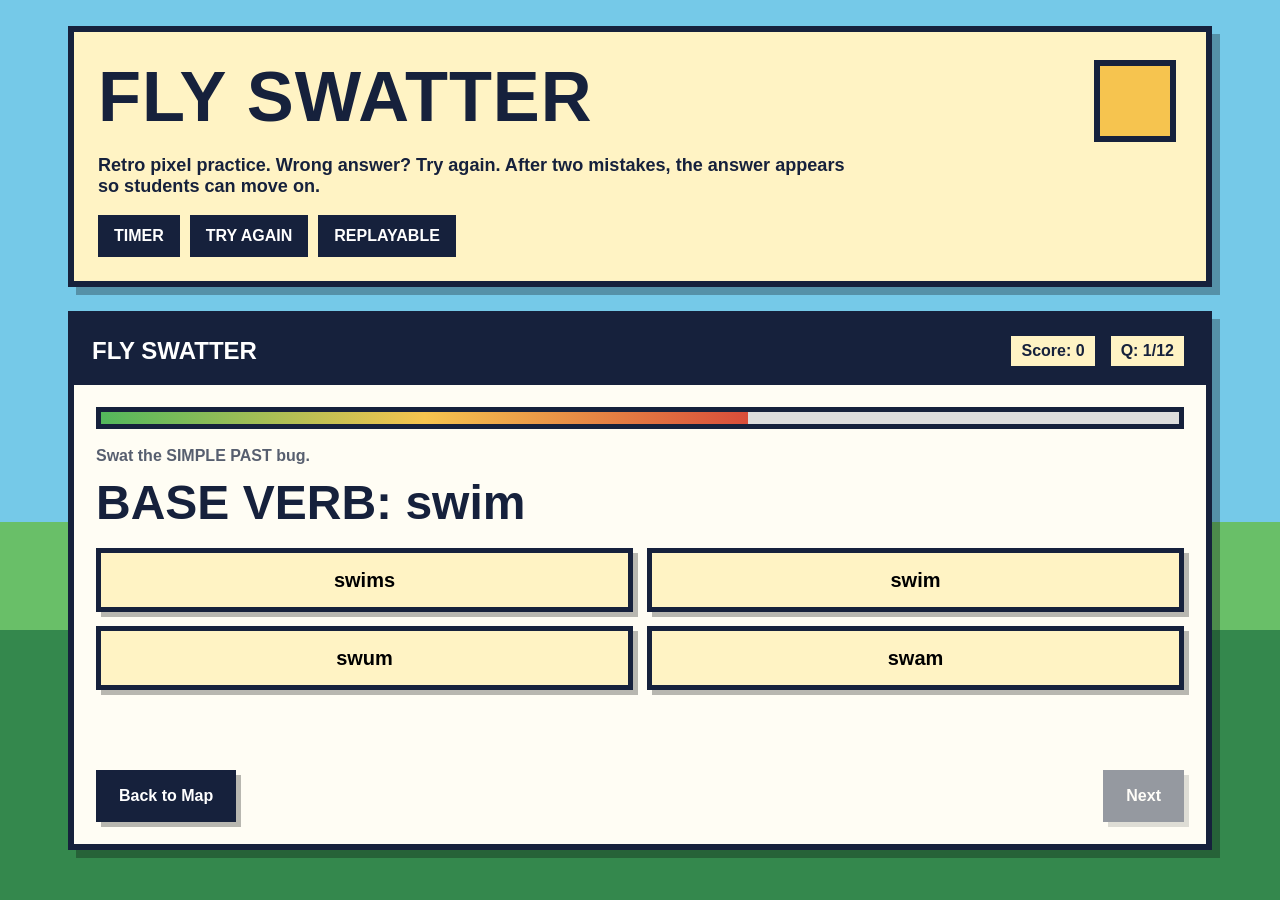
==== fly_swatter.html @ 78256e38 "Add files via upload" ====
<!DOCTYPE html><html><head><meta charset="UTF-8"><meta name="viewport" content="width=device-width,initial-scale=1"><title>Fly Swatter</title><link rel="stylesheet" href="style.css"></head><body onload="start('fly')"><div class="page"><section class="hero"><h1>Fly Swatter</h1><p>Retro pixel practice. Wrong answer? Try again. After two mistakes, the answer appears so students can move on.</p><div class="badges"><div class="badge">TIMER</div><div class="badge">TRY AGAIN</div><div class="badge">REPLAYABLE</div></div></section><section class="game"><div class="top"><h2>Fly Swatter</h2><div class="stats"><div class="stat">Score: <span id="score">0</span></div><div class="stat">Q: <span id="qnum">1</span>/<span id="total">10</span></div></div></div><div class="body"><div class="bar"><div class="fill" id="fill"></div></div><div class="inst" id="inst"></div><div class="q" id="q"></div><div class="choices" id="choices"></div><div class="build" id="build"><div class="slots" id="slots"></div><div class="letters" id="letters"></div><div class="controls"><button class="btn" onclick="undo()">Undo Last Letter</button><button class="btn" onclick="clearLetters()">Clear All</button><button class="btn" onclick="checkBuild()">Check</button></div></div><div class="feedback" id="fb"></div><div class="controls"><button class="btn" onclick="back()">Back to Map</button><button class="btn" id="next" onclick="nextQ()" disabled>Next</button></div></div></section></div><script src="verbs.js"></script><script src="game.js"></script></body></html>
---- style.css ----
:root{--sky:#75c9e8;--dark:#16213c;--cream:#fff3c4;--yellow:#f6c44f;--orange:#e86c3d;--green:#52a75b;--red:#d94d3a;--white:#fffdf4;--shadow:rgba(0,0,0,.28)}
*{box-sizing:border-box}body{margin:0;min-height:100vh;font-family:"Trebuchet MS","Century Gothic",Arial,sans-serif;color:var(--dark);background:linear-gradient(var(--sky) 0 58%,#69bf68 58% 70%,#34884d 70%);image-rendering:pixelated}.page{max-width:1180px;margin:0 auto;padding:26px 18px 46px}.hero,.card,.game{border:6px solid var(--dark);box-shadow:8px 8px 0 var(--shadow);background:var(--white)}.hero{position:relative;padding:24px;background:var(--cream);overflow:hidden}.hero:after{content:"";position:absolute;right:30px;top:28px;width:70px;height:70px;background:var(--yellow);border:6px solid var(--dark)}h1{margin:0;font-size:clamp(2.4rem,6vw,4.4rem);text-transform:uppercase;letter-spacing:1px}.hero p{font-size:1.13rem;font-weight:900;max-width:770px}.badges{display:flex;gap:10px;flex-wrap:wrap}.badge{background:var(--dark);color:white;border:4px solid var(--dark);padding:8px 12px;font-weight:900}.map{margin-top:24px;display:grid;grid-template-columns:repeat(3,1fr);gap:18px}@media(max-width:850px){.map{grid-template-columns:repeat(2,1fr)}}@media(max-width:560px){.map{grid-template-columns:1fr}}.card{min-height:210px;padding:18px;cursor:pointer;position:relative;transition:.12s;text-decoration:none;color:var(--dark)}.card:hover{transform:translate(-2px,-2px);box-shadow:11px 11px 0 var(--shadow)}.card h2{margin:0 0 8px;text-transform:uppercase}.card p{font-weight:900;color:rgba(22,33,60,.75)}.sample{border:4px solid var(--dark);background:#e9f6ff;padding:10px;font-weight:900;line-height:1.55}.monster{position:absolute;right:16px;bottom:14px;width:58px;height:48px;background:var(--orange);border:5px solid var(--dark)}.monster:before,.monster:after{content:"";position:absolute;top:10px;width:8px;height:8px;background:var(--dark)}.monster:before{left:12px}.monster:after{right:12px}.monster span{position:absolute;left:16px;bottom:8px;width:24px;height:6px;background:var(--dark)}.game{margin-top:24px}.top{background:var(--dark);color:white;padding:15px 18px;display:flex;justify-content:space-between;gap:12px;flex-wrap:wrap;align-items:center}.top h2{margin:0;text-transform:uppercase}.stats{display:flex;gap:8px;flex-wrap:wrap}.stat{background:var(--cream);color:var(--dark);border:4px solid var(--dark);padding:6px 10px;font-weight:900}.body{padding:22px}.bar{height:22px;border:5px solid var(--dark);background:#ddd;overflow:hidden;margin-bottom:18px}.fill{height:100%;width:100%;background:linear-gradient(90deg,#53b85c,#f6c44f,#d94d3a)}.inst{font-weight:900;color:rgba(22,33,60,.72)}.q{font-size:clamp(1.7rem,4vw,3rem);font-weight:900;margin:10px 0 18px}.choices{display:grid;grid-template-columns:repeat(2,1fr);gap:14px}@media(max-width:560px){.choices{grid-template-columns:1fr}}button{font-family:inherit}.choice,.btn,.letter{border:5px solid var(--dark);box-shadow:5px 5px 0 var(--shadow);font-weight:900;cursor:pointer}.choice{min-height:64px;background:var(--cream);font-size:1.25rem}.choice:hover,.letter:hover{background:#ffe07a}.choice.wrong{opacity:.5;background:#ddd}.choice.correct{background:#98df92}.feedback{min-height:42px;margin-top:18px;font-weight:900;font-size:1.1rem}.good{color:var(--green)}.bad{color:var(--red)}.warn{color:#a76300}.controls{margin-top:20px;display:flex;justify-content:space-between;gap:12px;flex-wrap:wrap}.btn{background:var(--dark);color:white;padding:12px 18px;font-size:1rem}.btn:disabled{opacity:.45}.build{display:none}.slots,.letters{display:flex;gap:8px;flex-wrap:wrap;margin:14px 0}.slot{min-width:36px;height:44px;border:5px solid var(--dark);background:white;display:flex;align-items:center;justify-content:center;font-size:1.25rem;font-weight:900}.letter{min-width:44px;height:46px;background:var(--yellow);font-size:1.25rem}.letter:disabled{opacity:.25}.finish{border:5px solid var(--dark);background:#e8f7ff;padding:18px;font-weight:900;font-size:1.2rem}
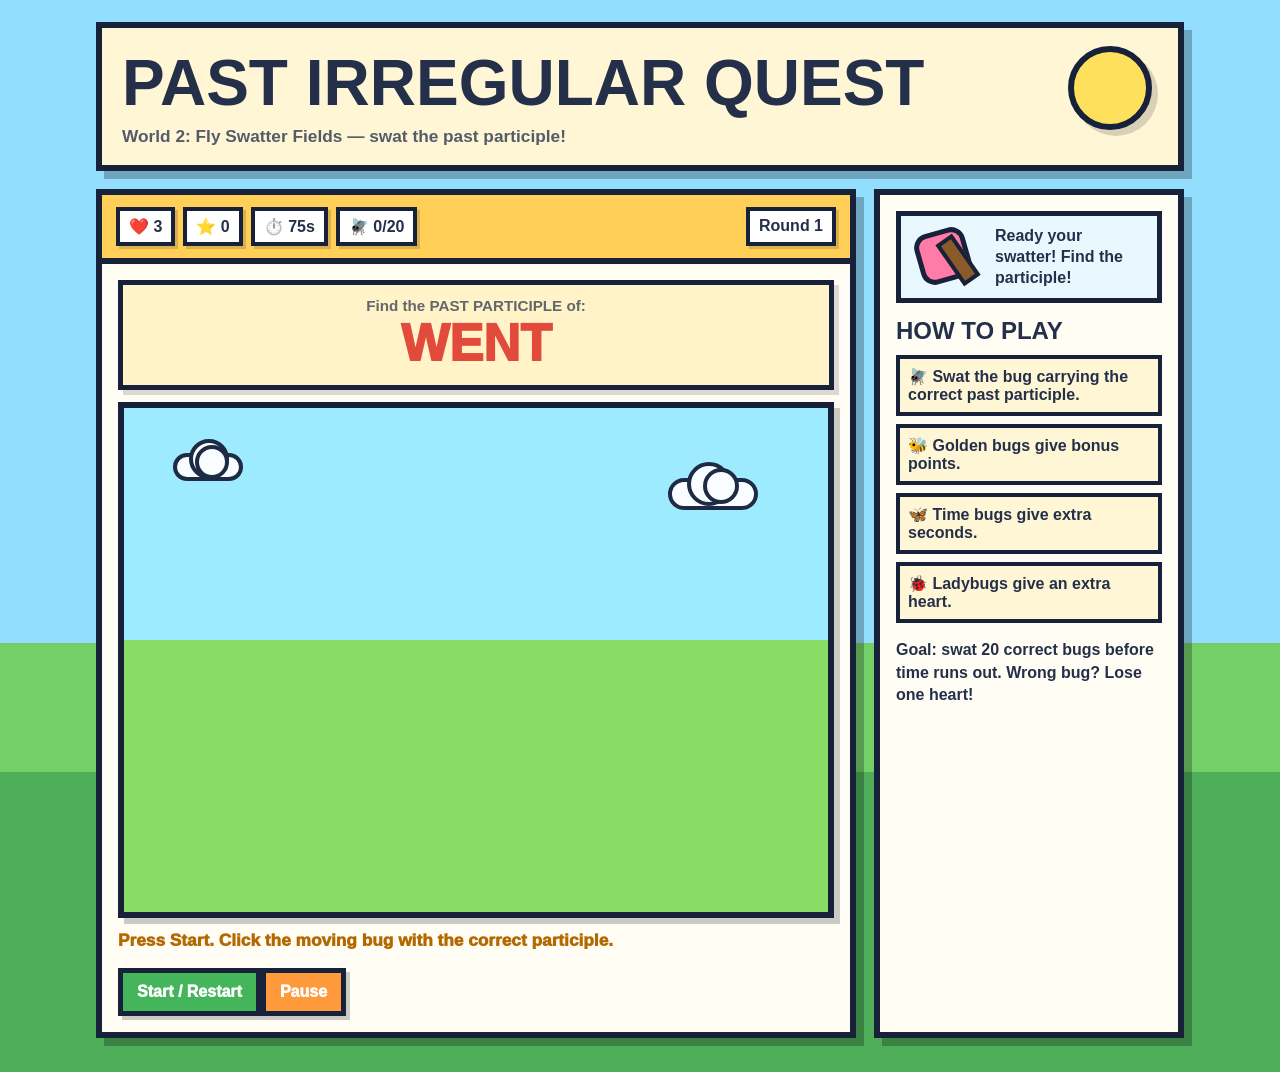
==== commit daa416d2: "Add files via upload" ====
--- a/fly_swatter.html
+++ b/fly_swatter.html
@@ -1 +1,153 @@
-<!DOCTYPE html><html><head><meta charset="UTF-8"><meta name="viewport" content="width=device-width,initial-scale=1"><title>Fly Swatter</title><link rel="stylesheet" href="style.css"></head><body onload="start('fly')"><div class="page"><section class="hero"><h1>Fly Swatter</h1><p>Retro pixel practice. Wrong answer? Try again. After two mistakes, the answer appears so students can move on.</p><div class="badges"><div class="badge">TIMER</div><div class="badge">TRY AGAIN</div><div class="badge">REPLAYABLE</div></div></section><section class="game"><div class="top"><h2>Fly Swatter</h2><div class="stats"><div class="stat">Score: <span id="score">0</span></div><div class="stat">Q: <span id="qnum">1</span>/<span id="total">10</span></div></div></div><div class="body"><div class="bar"><div class="fill" id="fill"></div></div><div class="inst" id="inst"></div><div class="q" id="q"></div><div class="choices" id="choices"></div><div class="build" id="build"><div class="slots" id="slots"></div><div class="letters" id="letters"></div><div class="controls"><button class="btn" onclick="undo()">Undo Last Letter</button><button class="btn" onclick="clearLetters()">Clear All</button><button class="btn" onclick="checkBuild()">Check</button></div></div><div class="feedback" id="fb"></div><div class="controls"><button class="btn" onclick="back()">Back to Map</button><button class="btn" id="next" onclick="nextQ()" disabled>Next</button></div></div></section></div><script src="verbs.js"></script><script src="game.js"></script></body></html>+<!DOCTYPE html>
+<html lang="en">
+<head>
+<meta charset="UTF-8">
+<meta name="viewport" content="width=device-width,initial-scale=1">
+<title>Past Irregular Quest - Fly Swatter Fields</title>
+<style>
+:root{
+  --ink:#24304a;--line:#17213a;--sky:#93ddff;--grass:#74cf68;--hill:#4dad58;
+  --cream:#fff6d6;--yellow:#ffe05d;--orange:#ff9a3c;--pink:#ff7ba8;--red:#f04f46;
+  --purple:#9b68d8;--blue:#4ea6ff;--green:#44b55a;--white:#fffdf4;--shadow:rgba(0,0,0,.25)
+}
+*{box-sizing:border-box}
+body{
+  margin:0;min-height:100vh;font-family:"Trebuchet MS","Century Gothic",Arial,sans-serif;color:var(--ink);
+  background:
+    radial-gradient(circle at 11% 13%,#fff 0 18px,transparent 19px),
+    radial-gradient(circle at 16% 14%,#fff 0 15px,transparent 16px),
+    radial-gradient(circle at 82% 10%,#fff 0 22px,transparent 23px),
+    linear-gradient(var(--sky) 0 60%,var(--grass) 60% 72%,var(--hill) 72%);
+  overflow-x:hidden;
+}
+.page{max-width:1120px;margin:0 auto;padding:22px 16px 34px}
+.header{background:var(--cream);border:6px solid var(--line);box-shadow:8px 8px 0 var(--shadow);padding:18px 20px;position:relative;overflow:hidden}
+.header:after{content:"";position:absolute;right:26px;top:18px;width:72px;height:72px;background:var(--yellow);border:6px solid var(--line);border-radius:50%;box-shadow:6px 6px 0 rgba(0,0,0,.15)}
+h1{margin:0;font-size:clamp(2rem,5vw,4rem);text-transform:uppercase}.subtitle{font-weight:900;font-size:1.08rem;margin-top:6px;color:rgba(36,48,74,.78)}
+.layout{display:grid;grid-template-columns:1fr 310px;gap:18px;margin-top:18px}@media(max-width:900px){.layout{grid-template-columns:1fr}}
+.panel,.side{background:var(--white);border:6px solid var(--line);box-shadow:8px 8px 0 var(--shadow)}
+.topbar{padding:12px 14px;background:#ffcf58;border-bottom:6px solid var(--line);display:flex;justify-content:space-between;gap:10px;flex-wrap:wrap;font-weight:900}
+.badges{display:flex;gap:8px;flex-wrap:wrap}.badge{background:#fff;border:4px solid var(--line);padding:6px 9px;box-shadow:3px 3px 0 rgba(0,0,0,.15)}
+.gamewrap{padding:16px}.prompt{background:#fff3c7;border:5px solid var(--line);padding:12px;margin-bottom:12px;text-align:center;box-shadow:5px 5px 0 rgba(0,0,0,.14)}
+.prompt .small{font-size:.95rem;font-weight:900;color:rgba(36,48,74,.72)}.prompt .verb{font-size:clamp(2rem,5vw,3.2rem);font-weight:1000;text-transform:uppercase;color:#e24a3b}
+#field{position:relative;width:100%;max-width:760px;aspect-ratio:1/.72;margin:0 auto;border:6px solid var(--line);background:linear-gradient(#9eeaff 0 46%,#87dd66 46% 100%);box-shadow:6px 6px 0 rgba(0,0,0,.2);overflow:hidden;cursor:crosshair}
+.cloud{position:absolute;background:white;border:4px solid var(--line);border-radius:999px;opacity:.95}.cloud:before,.cloud:after{content:"";position:absolute;background:white;border:4px solid var(--line);border-radius:50%}
+.c1{left:7%;top:9%;width:70px;height:28px}.c1:before{left:12px;top:-18px;width:32px;height:32px}.c1:after{right:10px;top:-12px;width:26px;height:26px}
+.c2{right:10%;top:14%;width:90px;height:32px}.c2:before{left:15px;top:-20px;width:36px;height:36px}.c2:after{right:15px;top:-14px;width:28px;height:28px}
+.flower{position:absolute;width:10px;height:10px;border-radius:50%;background:var(--pink);border:2px solid var(--line)}
+.bug{
+  position:absolute;width:118px;height:62px;display:flex;align-items:center;justify-content:center;
+  font-weight:1000;color:var(--line);text-align:center;user-select:none;transition:transform .08s;
+}
+.bug:hover{transform:scale(1.08)}
+.bug-body{position:absolute;inset:12px 16px 10px;border:5px solid var(--line);border-radius:24px;background:#6cc6ff;box-shadow:4px 4px 0 rgba(0,0,0,.17)}
+.bug.bee .bug-body{background:repeating-linear-gradient(90deg,#ffe05d 0 16px,#ff9a3c 16px 30px)}
+.bug.lady .bug-body{background:#f04f46}
+.bug.butter .bug-body{background:linear-gradient(90deg,#ff7ba8,#ffe05d,#49a6ff)}
+.wing{position:absolute;width:33px;height:28px;background:rgba(255,255,255,.8);border:4px solid var(--line);border-radius:50%;top:0}
+.w1{left:12px}.w2{right:12px}
+.eye{position:absolute;width:7px;height:7px;background:var(--line);top:26px;z-index:2}.e1{left:34px}.e2{right:34px}
+.word{position:relative;z-index:4;background:rgba(255,255,255,.78);border:3px solid var(--line);padding:3px 8px;font-size:18px;box-shadow:2px 2px 0 rgba(0,0,0,.12)}
+.splat{position:absolute;z-index:20;pointer-events:none;font-size:42px;font-weight:1000;color:#f04f46;text-shadow:3px 3px 0 #fff,5px 5px 0 var(--line);animation:pop .34s forwards}
+@keyframes pop{0%{transform:scale(.3) rotate(-15deg);opacity:0}50%{transform:scale(1.2) rotate(8deg);opacity:1}100%{transform:scale(.8);opacity:0}}
+.controls{margin-top:12px;display:flex;gap:10px;justify-content:space-between;align-items:center;flex-wrap:wrap}
+button{font-family:inherit;font-weight:1000;border:5px solid var(--line);background:#55a6ff;color:#fff;padding:10px 14px;box-shadow:4px 4px 0 rgba(0,0,0,.2);cursor:pointer;font-size:1rem}
+button:hover{filter:brightness(1.08)}button.orange{background:var(--orange)}button.green{background:var(--green)}button.pink{background:#ff7ba8}
+#feedback{font-weight:1000;min-height:28px;font-size:1.08rem}.good{color:#238c3a}.bad{color:#d33a30}.warn{color:#b36800}
+.side{padding:16px}.side h2{margin:0 0 10px;text-transform:uppercase}
+.swatter-card{display:grid;grid-template-columns:72px 1fr;gap:12px;align-items:center;background:#e9f8ff;border:5px solid var(--line);padding:10px;margin-bottom:14px}
+.swatter{width:62px;height:62px;position:relative}.swatter:before{content:"";position:absolute;left:6px;top:4px;width:42px;height:42px;background:#ff7ba8;border:5px solid var(--line);border-radius:14px;transform:rotate(-16deg)}.swatter:after{content:"";position:absolute;right:5px;bottom:3px;width:12px;height:42px;background:#8b5a2b;border:4px solid var(--line);transform:rotate(-35deg)}
+.speech{font-weight:900;line-height:1.3}.legend{display:grid;gap:8px;margin-top:10px}.legend div{border:4px solid var(--line);background:#fff6d6;padding:8px;font-weight:900}
+.end{display:none;position:fixed;inset:0;background:rgba(20,30,55,.72);z-index:50;align-items:center;justify-content:center;padding:20px}
+.endbox{background:#fff6d6;border:7px solid var(--line);box-shadow:10px 10px 0 rgba(0,0,0,.28);padding:22px;max-width:560px;text-align:center}.endbox h2{font-size:2.2rem;margin:0 0 8px;text-transform:uppercase}
+.progress{height:26px;border:5px solid var(--line);background:#fff;margin:12px 0;overflow:hidden}.progressfill{height:100%;background:linear-gradient(90deg,#44b55a,#ffe06b,#ff7ba8);width:20%}
+</style>
+</head>
+<body>
+<div class="page">
+<section class="header"><h1>Past Irregular Quest</h1><div class="subtitle">World 2: Fly Swatter Fields — swat the past participle!</div></section>
+<main class="layout">
+<section class="panel">
+<div class="topbar"><div class="badges"><div class="badge">❤️ <span id="lives">3</span></div><div class="badge">⭐ <span id="score">0</span></div><div class="badge">⏱️ <span id="time">75</span>s</div><div class="badge">🪰 <span id="swatted">0</span>/20</div></div><div class="badge">Round <span id="round">1</span></div></div>
+<div class="gamewrap">
+<div class="prompt"><div class="small">Find the PAST PARTICIPLE of:</div><div class="verb" id="pastVerb">went</div></div>
+<div id="field"><div class="cloud c1"></div><div class="cloud c2"></div></div>
+<div class="controls"><div id="feedback" class="warn">Press Start. Click the moving bug with the correct participle.</div><div><button class="green" onclick="startGame()">Start / Restart</button><button class="orange" onclick="pauseGame()">Pause</button></div></div>
+</div>
+</section>
+<aside class="side">
+<div class="swatter-card"><div class="swatter"></div><div class="speech" id="speech">Ready your swatter! Find the participle!</div></div>
+<h2>How to Play</h2>
+<div class="legend"><div>🪰 Swat the bug carrying the correct past participle.</div><div>🐝 Golden bugs give bonus points.</div><div>🦋 Time bugs give extra seconds.</div><div>🐞 Ladybugs give an extra heart.</div></div>
+<p style="font-weight:900;line-height:1.4">Goal: swat 20 correct bugs before time runs out. Wrong bug? Lose one heart!</p>
+</aside>
+</main>
+</div>
+<div class="end" id="end"><div class="endbox"><h2 id="endTitle">Fly Swatter Champion!</h2><p id="endText">Great work!</p><div class="progress"><div class="progressfill" id="progressfill"></div></div><button class="green" onclick="closeEnd();startGame()">Play Again</button><button class="pink" onclick="closeEnd()">Back</button></div></div>
+<script>
+const sets=[
+[["went","gone","go"],["ate","eaten","eat"],["saw","seen","see"],["ran","run","run"],["came","come","come"],["did","done","do"],["made","made","make"],["took","taken","take"],["gave","given","give"],["had","had","have"]],
+[["brought","brought","bring"],["bought","bought","buy"],["caught","caught","catch"],["taught","taught","teach"],["thought","thought","think"],["found","found","find"],["told","told","tell"],["sold","sold","sell"],["sent","sent","send"],["kept","kept","keep"]],
+[["chose","chosen","choose"],["drove","driven","drive"],["forgot","forgotten","forget"],["spoke","spoken","speak"],["rode","ridden","ride"],["wrote","written","write"],["threw","thrown","throw"],["knew","known","know"],["swam","swum","swim"],["drank","drunk","drink"]]
+];
+const fake={
+go:["goes","goed","going"],eat:["eats","eated","eating"],see:["sees","seed","seeing"],run:["runs","runned","running"],come:["comes","comed","coming"],do:["does","doed","doing"],make:["makes","maked","making"],take:["takes","taked","taking"],give:["gives","gived","giving"],have:["has","haved","having"],
+bring:["brings","bringed","brung"],buy:["buys","buyed","buying"],catch:["catches","catched","catching"],teach:["teaches","teached","teaching"],think:["thinks","thinked","thinking"],find:["finds","finded","finding"],tell:["tells","telled","telling"],sell:["sells","selled","selling"],send:["sends","sended","sending"],keep:["keeps","keeped","keeping"],
+choose:["chooses","choosed","choosing"],drive:["drives","drived","driving"],forget:["forgets","forgetted","forgetting"],speak:["speaks","speaked","speaking"],ride:["rides","rided","riding"],write:["writes","writed","writing"],throw:["throws","throwed","throwing"],know:["knows","knowed","knowing"],swim:["swims","swimmed","swimming"],drink:["drinks","drinked","drinking"]
+};
+let score,lives,time,swatted,round,paused,timer,loop,current,bugs,started=false;
+const field=document.getElementById("field");
+function pick(a){return a[Math.floor(Math.random()*a.length)]}
+function shuffle(a){return a.sort(()=>Math.random()-.5)}
+function startGame(){clearInterval(timer);clearInterval(loop);score=0;lives=3;time=75;swatted=0;round=1;paused=false;started=true;newQuestion();ui();timer=setInterval(()=>{if(!paused){time--;if(time<=0)end(false);ui()}},1000);loop=setInterval(moveBugs,35);fb("Swat the correct participle!","warn");say("Ready your swatter!")}
+function pauseGame(){if(!started)return;paused=!paused;fb(paused?"Paused.":"Go! Swat the correct bug!","warn")}
+function ui(){document.getElementById("score").textContent=score;document.getElementById("lives").textContent=lives;document.getElementById("time").textContent=time;document.getElementById("swatted").textContent=swatted;document.getElementById("round").textContent=round}
+function newQuestion(){clearBugs();current=pick(sets[round-1]);document.getElementById("pastVerb").textContent=current[0];spawnBugs()}
+function clearBugs(){[...field.querySelectorAll(".bug,.splat,.flower")].forEach(e=>e.remove())}
+function spawnBugs(){
+  bugs=[];
+  for(let i=0;i<24;i++){let fl=document.createElement("div");fl.className="flower";fl.style.left=(Math.random()*94+2)+"%";fl.style.top=(Math.random()*42+54)+"%";field.appendChild(fl)}
+  const count=round===1?4:round===2?6:8;
+  const base=current[2], correct=current[1];
+  let words=[{word:correct,type:"correct"}];
+  shuffle([...(fake[base]||[base+"ed",base+"s",base+"ing"])]).slice(0,count-1).forEach(w=>words.push({word:w,type:"wrong"}));
+  if(Math.random()<.35)words.push({word:"+30",type:"bonus"});
+  if(Math.random()<.25)words.push({word:"+10s",type:"time"});
+  if(Math.random()<.18)words.push({word:"+❤️",type:"heart"});
+  words.forEach(w=>makeBug(w));
+}
+function makeBug(data){
+  const b=document.createElement("div");b.className="bug";
+  if(data.type==="bonus")b.classList.add("bee"); if(data.type==="time")b.classList.add("butter"); if(data.type==="heart")b.classList.add("lady");
+  b.innerHTML='<div class="wing w1"></div><div class="wing w2"></div><div class="bug-body"></div><div class="eye e1"></div><div class="eye e2"></div><div class="word">'+data.word+'</div>';
+  field.appendChild(b);
+  const rect=field.getBoundingClientRect();
+  const bug={el:b,type:data.type,word:data.word,x:Math.random()*(field.clientWidth-130)+5,y:Math.random()*(field.clientHeight-100)+55,vx:(Math.random()>.5?1:-1)*(1.2+round*.35+Math.random()*1.2),vy:(Math.random()>.5?1:-1)*(1+round*.28+Math.random()*.9)};
+  b.style.left=bug.x+"px";b.style.top=bug.y+"px";
+  b.onclick=(e)=>hitBug(e,bug);
+  bugs.push(bug);
+}
+function moveBugs(){if(paused||!started)return;bugs.forEach(b=>{b.x+=b.vx;b.y+=b.vy;if(b.x<0||b.x>field.clientWidth-120)b.vx*=-1;if(b.y<42||b.y>field.clientHeight-70)b.vy*=-1;b.el.style.left=b.x+"px";b.el.style.top=b.y+"px"})}
+function hitBug(e,b){
+  if(paused||!started)return;
+  splat(e.offsetX+b.x,e.offsetY+b.y);
+  if(b.type==="correct"){
+    score+=10;swatted++;fb("SPLAT! "+current[0]+" → "+current[1],"good");say(pick(["Splat!","Great swat!","Participle power!"]));beep("good");
+    if(swatted===7)round=2;if(swatted===14)round=3;if(swatted>=20){end(true);return}
+    newQuestion();
+  }else if(b.type==="bonus"){score+=30;fb("Golden bug! +30 points!","good");beep("bonus");removeBug(b)}
+  else if(b.type==="time"){time+=10;fb("Time butterfly! +10 seconds!","good");beep("bonus");removeBug(b)}
+  else if(b.type==="heart"){lives=Math.min(5,lives+1);fb("Ladybug heart! +1 life!","good");beep("bonus");removeBug(b)}
+  else{lives--;fb("Oops! "+b.word+" is not the participle of "+current[2]+".","bad");say("Wrong bug! Try again!");beep("bad");removeBug(b);if(lives<=0){end(false);return}}
+  ui();
+}
+function removeBug(b){b.el.remove();bugs=bugs.filter(x=>x!==b)}
+function splat(x,y){const s=document.createElement("div");s.className="splat";s.textContent="SPLAT!";s.style.left=x-45+"px";s.style.top=y-25+"px";field.appendChild(s);setTimeout(()=>s.remove(),350)}
+function fb(m,cl){let e=document.getElementById("feedback");e.textContent=m;e.className=cl}
+function say(m){document.getElementById("speech").textContent=m}
+function beep(type){try{const a=new(window.AudioContext||window.webkitAudioContext)(),o=a.createOscillator(),g=a.createGain();o.connect(g);g.connect(a.destination);o.frequency.value=type==="bad"?170:type==="bonus"?980:740;g.gain.value=.08;o.type="square";o.start();o.stop(a.currentTime+.12)}catch(e){}}
+function end(win){clearInterval(timer);clearInterval(loop);started=false;document.getElementById("end").style.display="flex";document.getElementById("endTitle").textContent=win?"Fly Swatter Champion!":"Try Again!";document.getElementById("endText").innerHTML=`Score: <b>${score}</b><br>Correct bugs swatted: <b>${swatted}</b>/20`;document.getElementById("progressfill").style.width=Math.min(100,swatted/20*100)+"%"}
+function closeEnd(){document.getElementById("end").style.display="none"}
+</script>
+</body>
+</html>
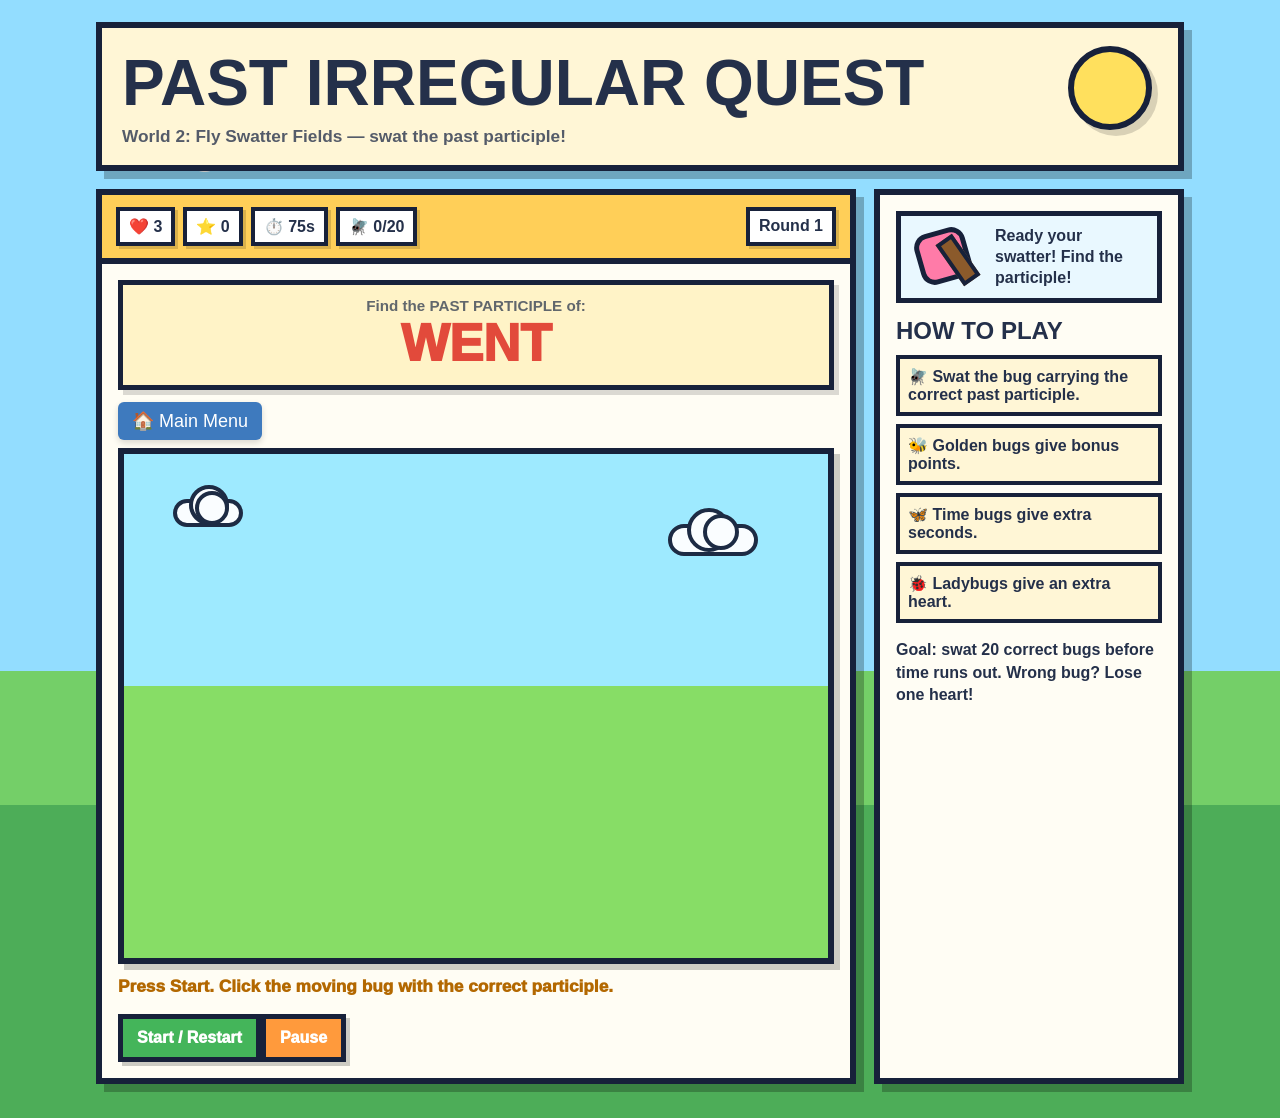
==== commit 6122eec8: "Add files via upload" ====
--- a/fly_swatter.html
+++ b/fly_swatter.html
@@ -61,6 +61,20 @@
 .end{display:none;position:fixed;inset:0;background:rgba(20,30,55,.72);z-index:50;align-items:center;justify-content:center;padding:20px}
 .endbox{background:#fff6d6;border:7px solid var(--line);box-shadow:10px 10px 0 rgba(0,0,0,.28);padding:22px;max-width:560px;text-align:center}.endbox h2{font-size:2.2rem;margin:0 0 8px;text-transform:uppercase}
 .progress{height:26px;border:5px solid var(--line);background:#fff;margin:12px 0;overflow:hidden}.progressfill{height:100%;background:linear-gradient(90deg,#44b55a,#ffe06b,#ff7ba8);width:20%}
+
+.back-home-button{
+ display:inline-block;
+ margin-bottom:8px;
+ padding:8px 14px;
+ background:#3e7abe;
+ color:white;
+ text-decoration:none;
+ font-size:18px;
+ border-radius:6px;
+ box-shadow:0 3px 6px rgba(0,0,0,.15);
+}
+.back-home-button:hover{background:#2b5f97}
+
 </style>
 </head>
 <body>
@@ -71,7 +85,7 @@
 <div class="topbar"><div class="badges"><div class="badge">❤️ <span id="lives">3</span></div><div class="badge">⭐ <span id="score">0</span></div><div class="badge">⏱️ <span id="time">75</span>s</div><div class="badge">🪰 <span id="swatted">0</span>/20</div></div><div class="badge">Round <span id="round">1</span></div></div>
 <div class="gamewrap">
 <div class="prompt"><div class="small">Find the PAST PARTICIPLE of:</div><div class="verb" id="pastVerb">went</div></div>
-<div id="field"><div class="cloud c1"></div><div class="cloud c2"></div></div>
+<a href="index.html" class="back-home-button">🏠 Main Menu</a><div id="field"><div class="cloud c1"></div><div class="cloud c2"></div></div>
 <div class="controls"><div id="feedback" class="warn">Press Start. Click the moving bug with the correct participle.</div><div><button class="green" onclick="startGame()">Start / Restart</button><button class="orange" onclick="pauseGame()">Pause</button></div></div>
 </div>
 </section>
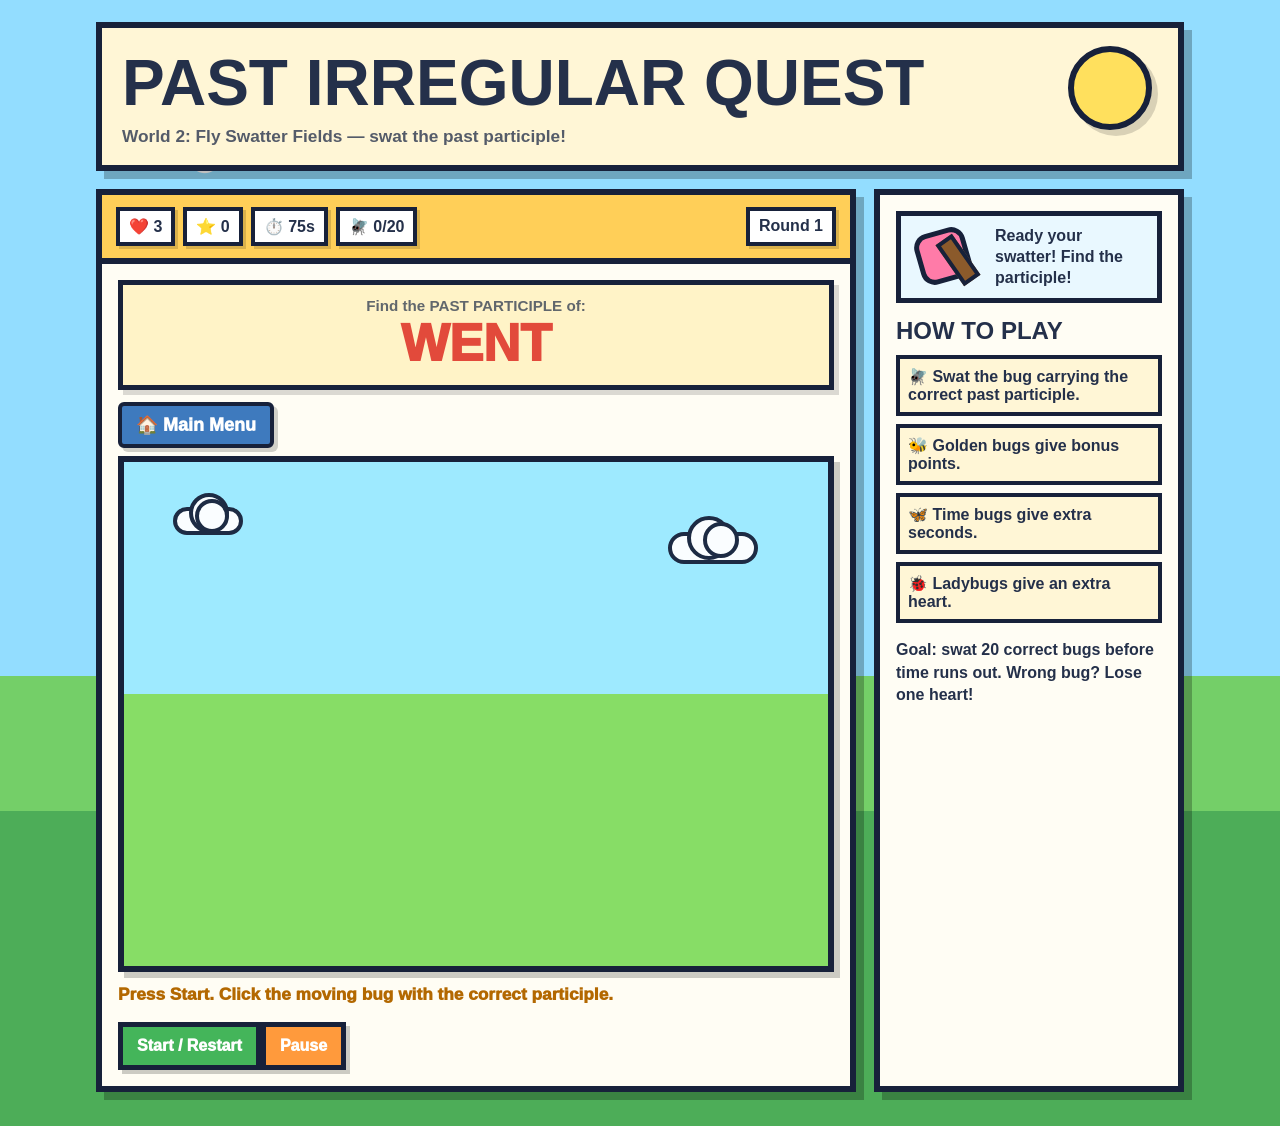
==== commit ef36f910: "Add files via upload" ====
--- a/fly_swatter.html
+++ b/fly_swatter.html
@@ -63,15 +63,17 @@
 .progress{height:26px;border:5px solid var(--line);background:#fff;margin:12px 0;overflow:hidden}.progressfill{height:100%;background:linear-gradient(90deg,#44b55a,#ffe06b,#ff7ba8);width:20%}
 
 .back-home-button{
- display:inline-block;
- margin-bottom:8px;
- padding:8px 14px;
- background:#3e7abe;
- color:white;
- text-decoration:none;
- font-size:18px;
- border-radius:6px;
- box-shadow:0 3px 6px rgba(0,0,0,.15);
+  display:inline-block;
+  margin-bottom:8px;
+  padding:8px 14px;
+  background:#3e7abe;
+  color:white;
+  text-decoration:none;
+  font-size:18px;
+  font-weight:1000;
+  border:4px solid var(--line,#17213a);
+  border-radius:6px;
+  box-shadow:4px 4px 0 rgba(0,0,0,.18);
 }
 .back-home-button:hover{background:#2b5f97}
 
@@ -85,7 +87,8 @@
 <div class="topbar"><div class="badges"><div class="badge">❤️ <span id="lives">3</span></div><div class="badge">⭐ <span id="score">0</span></div><div class="badge">⏱️ <span id="time">75</span>s</div><div class="badge">🪰 <span id="swatted">0</span>/20</div></div><div class="badge">Round <span id="round">1</span></div></div>
 <div class="gamewrap">
 <div class="prompt"><div class="small">Find the PAST PARTICIPLE of:</div><div class="verb" id="pastVerb">went</div></div>
-<a href="index.html" class="back-home-button">🏠 Main Menu</a><div id="field"><div class="cloud c1"></div><div class="cloud c2"></div></div>
+<a href="index.html" class="back-home-button">🏠 Main Menu</a>
+<div id="field"><div class="cloud c1"></div><div class="cloud c2"></div></div>
 <div class="controls"><div id="feedback" class="warn">Press Start. Click the moving bug with the correct participle.</div><div><button class="green" onclick="startGame()">Start / Restart</button><button class="orange" onclick="pauseGame()">Pause</button></div></div>
 </div>
 </section>
